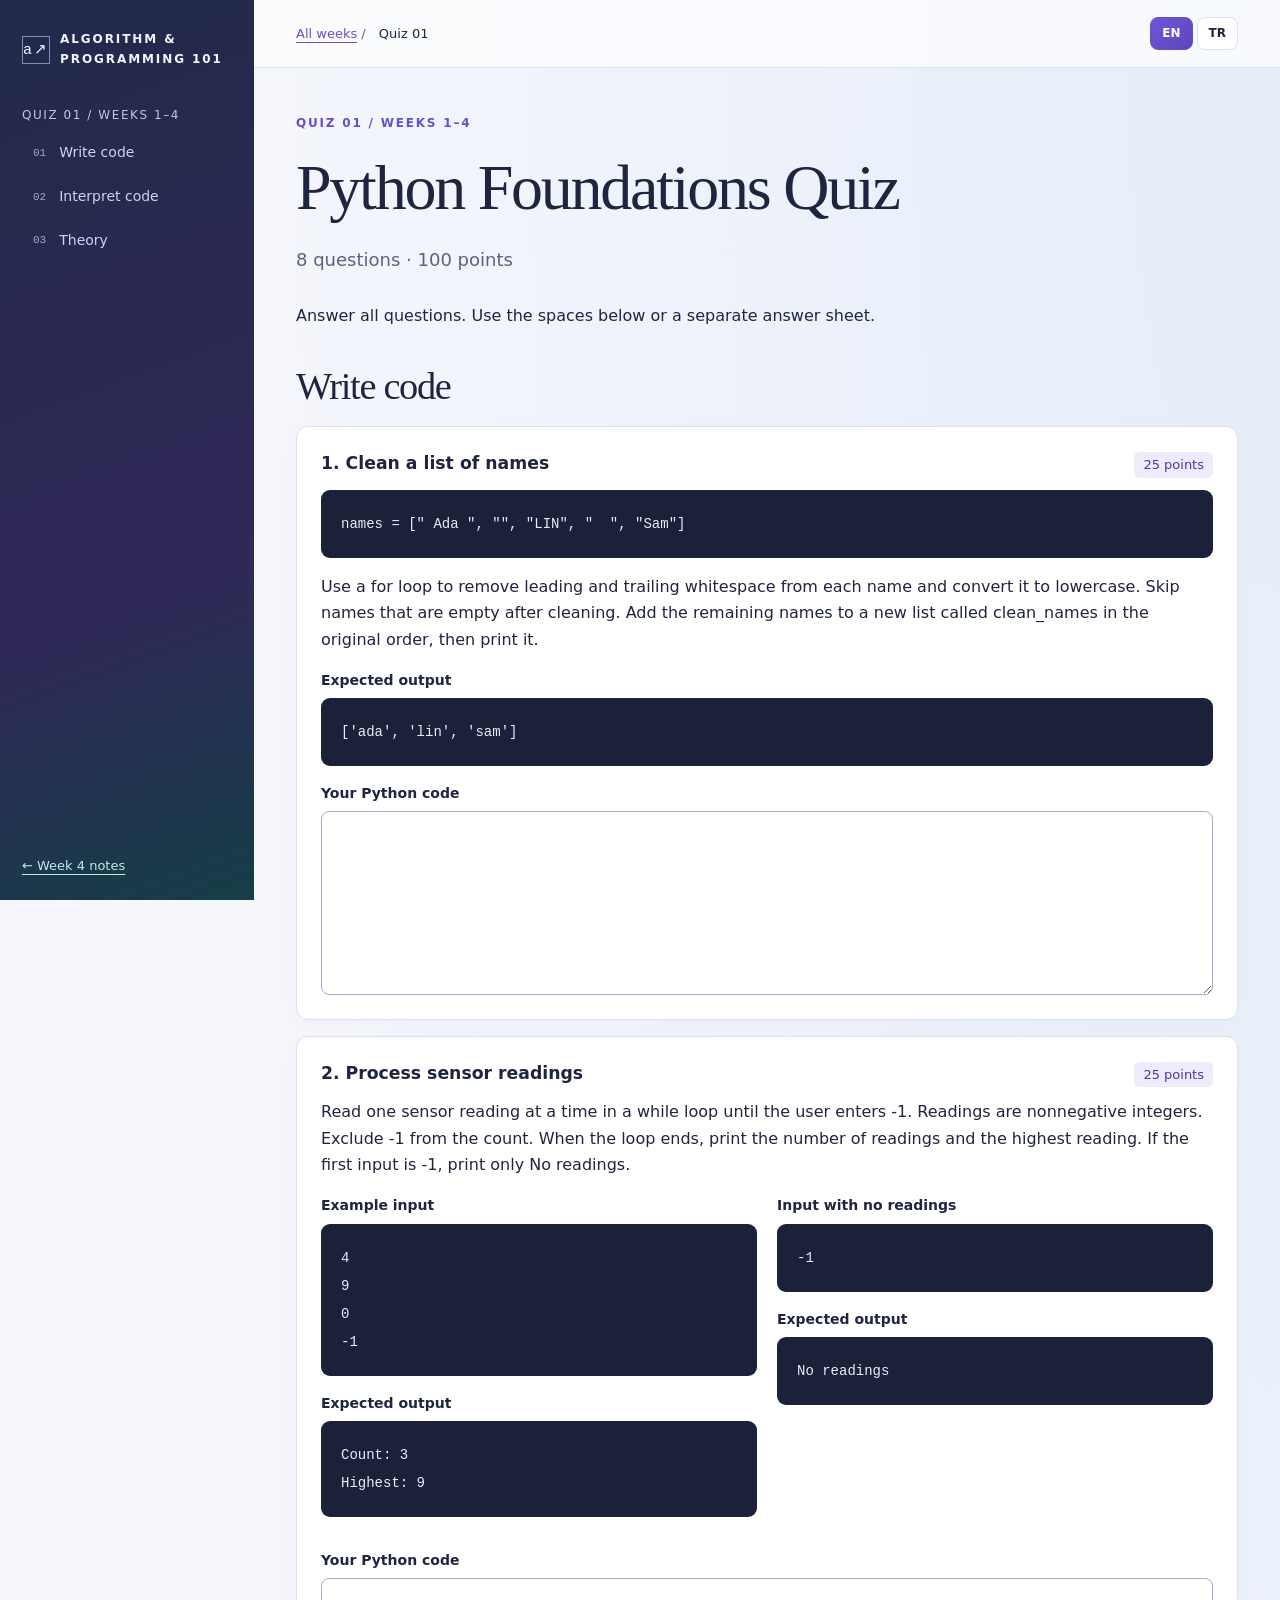
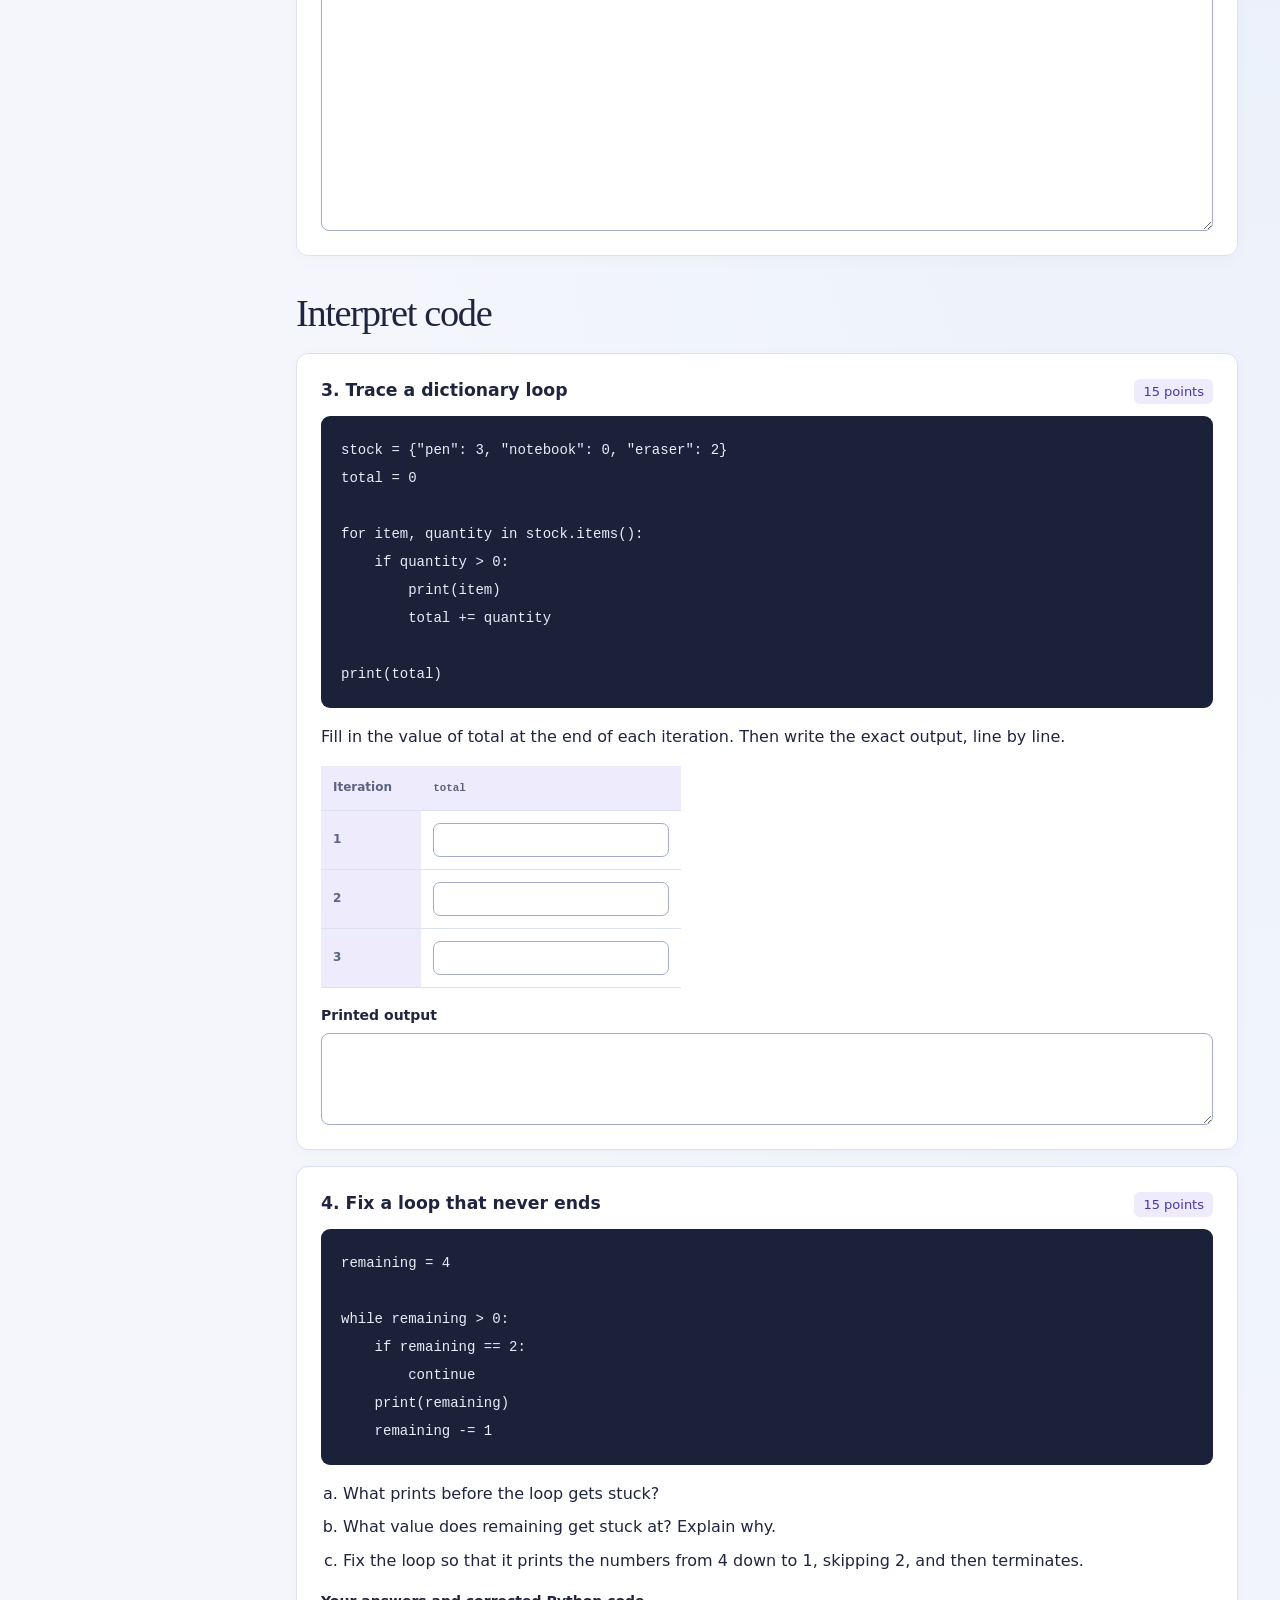
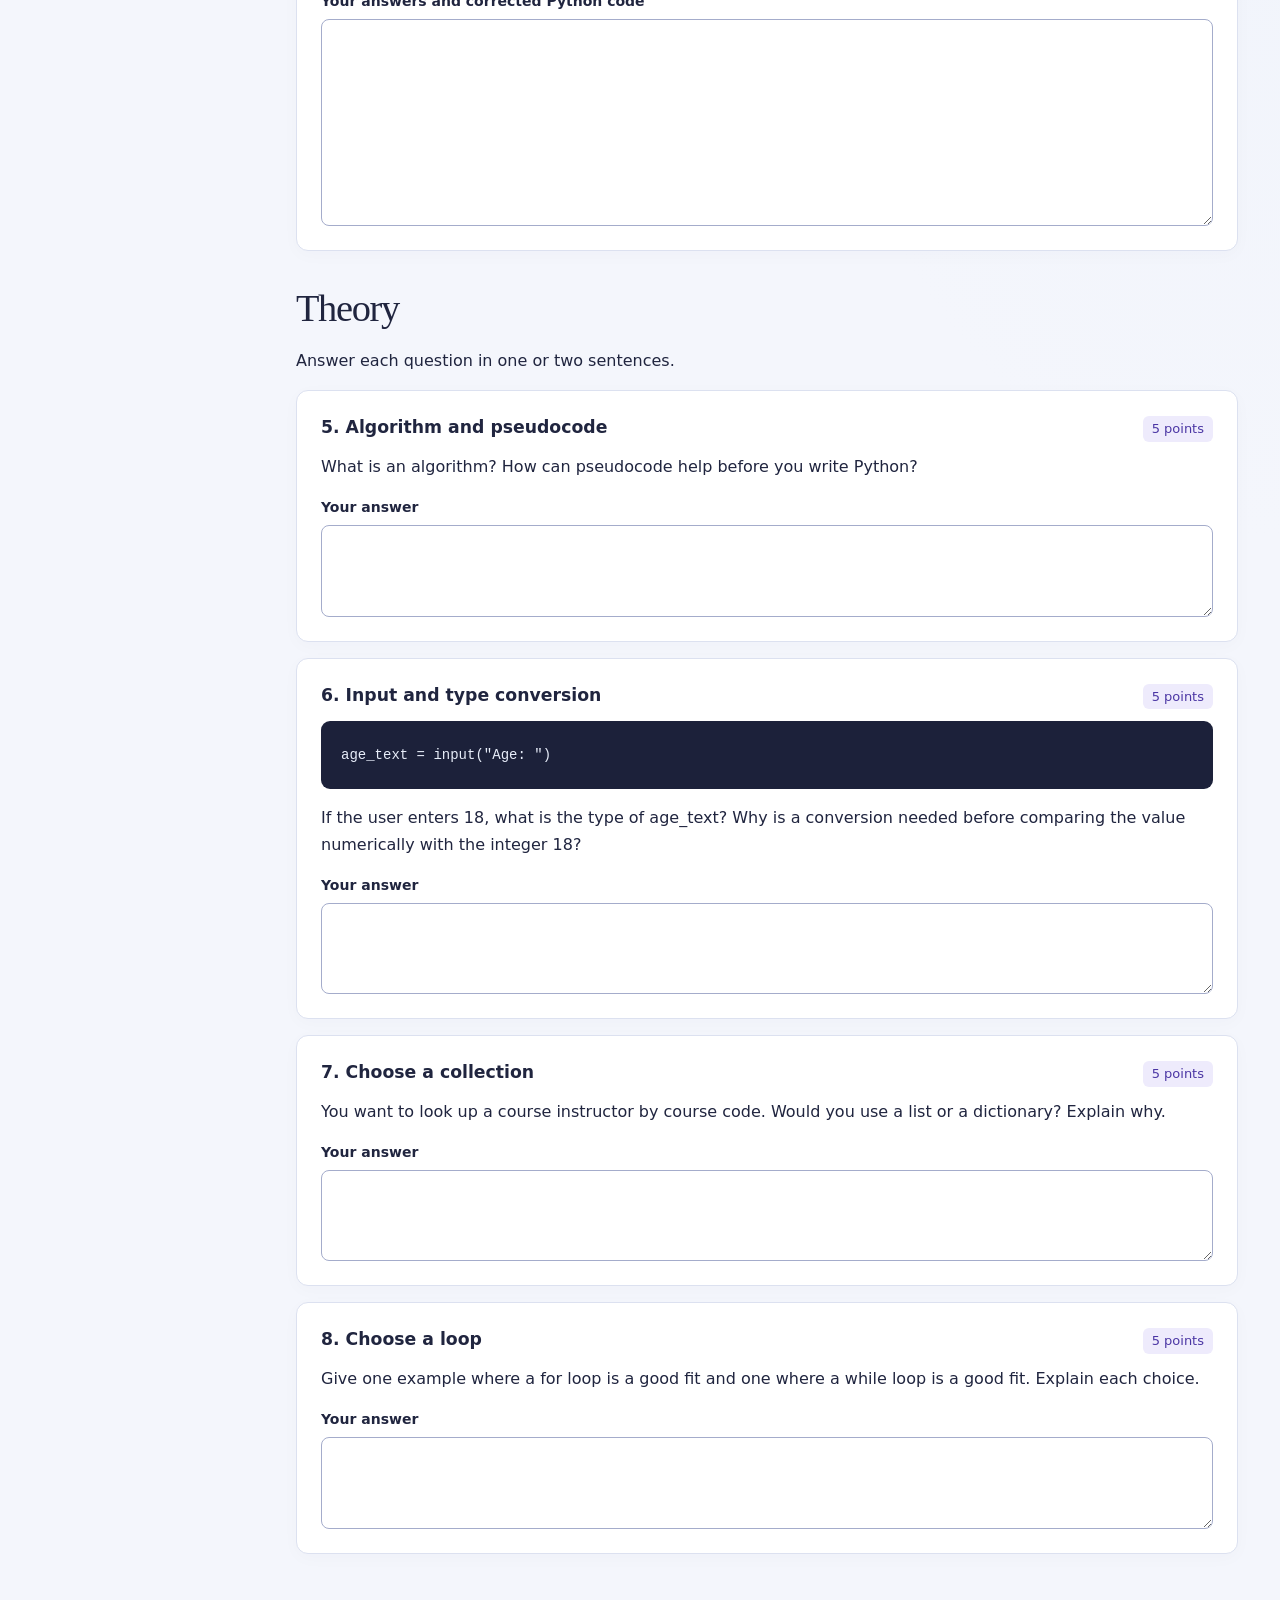
==== quiz-01/index.html @ 07f0191f "Add Python Foundations Quiz" ====
<!doctype html>
<html lang="en">
<head>
  <meta charset="utf-8">
  <meta name="viewport" content="width=device-width, initial-scale=1">
  <title data-tr="Kısa Sınav 01 · Python Temelleri">Quiz 01 · Python Foundations</title>
  <link rel="stylesheet" href="../week-04/styles.css">
  <style>
    .quiz-section { margin:36px 0; scroll-margin-top:18px; }
    .quiz-section h2 { font-size:clamp(1.8rem,3vw,2.7rem); }
    .question { margin-bottom:16px; }
    .question-heading { display:flex; align-items:baseline; justify-content:space-between; flex-wrap:wrap; gap:4px 16px; margin-bottom:12px; }
    .question-heading h3 { margin:0; }
    .question h4 { margin:0 0 6px; font-size:14px; }
    .points { flex-shrink:0; padding:2px 9px; border-radius:6px; color:var(--dark); background:var(--soft); font-size:13px; }
    .question pre { margin-bottom:16px; }
    .answer { display:grid; gap:6px; margin-top:16px; font-size:14px; }
    .answer textarea { width:100%; resize:vertical; padding:10px 12px; border:1px solid #a4accb; border-radius:8px; color:var(--ink); background:var(--card); font:inherit; font-weight:400; }
    .answer .code-answer { font-family:var(--mono); }
    .trace-answer { max-width:360px; margin:16px 0; }
    .trace-answer input[type=text] { width:100%; font:14px var(--mono); }
    .question .grid-2 { margin-bottom:12px; }
    @media print {
      @page { margin:15mm; }
      body { background:#fff; color:#000; font-size:11pt; }
      .sidebar,.topbar,.skip { display:none; }
      .workspace { margin:0; }
      main { padding:0; }
      h1 { font-size:26pt; }
      .quiz-section { margin:20px 0; }
      .quiz-section h2 { font-size:19pt; break-after:avoid; }
      .question { break-inside:avoid; box-shadow:none; padding:14px; }
      .question .grid-2 { grid-template-columns:1fr 1fr; }
      .question pre { color:#000; background:#fff; border:1px solid #ccc; white-space:pre-wrap; }
      .answer textarea { resize:none; }
    }
  </style>
</head>
<body>
  <a class="skip" href="#main" data-tr="Sınava geç">Skip to quiz</a>
  <aside class="sidebar">
    <div class="brand"><span class="brand-mark" aria-hidden="true">a↗</span><span data-tr="ALGORİTMA VE PROGRAMLAMA 101">ALGORITHM &amp; PROGRAMMING 101</span></div>
    <p class="week-tag" data-tr="Kısa Sınav 01 / 1–4. Haftalar">Quiz 01 / Weeks 1–4</p>
    <nav class="nav" aria-label="Quiz sections" data-tr-label="Sınav bölümleri">
      <a href="#writing"><span class="nav-num">01</span><span data-tr="Kod yazma">Write code</span></a>
      <a href="#interpretation"><span class="nav-num">02</span><span data-tr="Kod yorumlama">Interpret code</span></a>
      <a href="#theory"><span class="nav-num">03</span><span data-tr="Kuramsal sorular">Theory</span></a>
    </nav>
    <a class="week-link" href="../week-04/index.html#examples" data-tr="← 4. Hafta ders notları">← Week 4 notes</a>
  </aside>

  <div class="workspace">
    <header class="topbar">
      <div class="breadcrumb"><a href="../index.html#week-04" data-tr="Tüm haftalar">All weeks</a> / <span data-tr="Kısa Sınav 01">Quiz 01</span></div>
      <div class="language-switch" role="group" aria-label="Language / Dil">
        <button type="button" data-language="en" lang="en" aria-label="English" aria-pressed="true" disabled>EN</button>
        <button type="button" data-language="tr" lang="tr" aria-label="Türkçe" aria-pressed="false" disabled>TR</button>
      </div>
    </header>

    <main id="main" tabindex="-1">
      <p class="eyebrow" data-tr="Kısa Sınav 01 / 1–4. Haftalar">Quiz 01 / Weeks 1–4</p>
      <h1 data-tr="Python Temelleri Kısa Sınavı">Python Foundations Quiz</h1>
      <p class="lead" data-tr="8 soru · 100 puan">8 questions · 100 points</p>
      <p data-tr="Tüm soruları yanıtlayın. Yanıtlarınızı aşağıdaki alanlara veya ayrı bir yanıt kâğıdına yazabilirsiniz.">Answer all questions. Use the spaces below or a separate answer sheet.</p>

      <section class="quiz-section" id="writing" aria-labelledby="writing-title">
        <h2 id="writing-title" data-tr="Kod yazma">Write code</h2>

        <article class="card question" aria-labelledby="q1-title">
          <div class="question-heading"><h3 id="q1-title" data-tr="1. Ad listesini temizleme">1. Clean a list of names</h3><span class="points" data-tr="25 puan">25 points</span></div>
          <pre><code>names = [" Ada ", "", "LIN", "  ", "Sam"]</code></pre>
          <p data-tr="Bir for döngüsü kullanarak her adın başındaki ve sonundaki boşlukları silin ve adı küçük harfe dönüştürün. Temizlendikten sonra boş kalan adları atlayın. Kalan adları aynı sırayla clean_names adlı yeni bir listeye ekleyin ve bu listeyi yazdırın.">Use a for loop to remove leading and trailing whitespace from each name and convert it to lowercase. Skip names that are empty after cleaning. Add the remaining names to a new list called clean_names in the original order, then print it.</p>
          <h4 data-tr="Beklenen çıktı">Expected output</h4>
          <pre><code>['ada', 'lin', 'sam']</code></pre>
          <label class="answer" for="q1-answer"><span data-tr="Python kodunuz">Your Python code</span><textarea id="q1-answer" class="code-answer" rows="7" spellcheck="false" autocapitalize="off"></textarea></label>
        </article>

        <article class="card question" aria-labelledby="q2-title">
          <div class="question-heading"><h3 id="q2-title" data-tr="2. Sensör ölçümlerini işleme">2. Process sensor readings</h3><span class="points" data-tr="25 puan">25 points</span></div>
          <p data-tr="Bir while döngüsüyle kullanıcı -1 girene kadar ölçümleri birer birer okuyun. Ölçümler negatif olmayan tam sayılardır. -1 değerini ölçüm olarak saymayın. Döngü bittiğinde ölçüm sayısını ve en yüksek ölçümü yazdırın. İlk girdi -1 ise yalnızca No readings yazdırın.">Read one sensor reading at a time in a while loop until the user enters -1. Readings are nonnegative integers. Exclude -1 from the count. When the loop ends, print the number of readings and the highest reading. If the first input is -1, print only No readings.</p>
          <div class="grid-2">
            <div>
              <h4 data-tr="Örnek girdi">Example input</h4>
              <pre><code>4
9
0
-1</code></pre>
              <h4 data-tr="Beklenen çıktı">Expected output</h4>
              <pre><code>Count: 3
Highest: 9</code></pre>
            </div>
            <div>
              <h4 data-tr="Ölçüm yoksa girdi">Input with no readings</h4>
              <pre><code>-1</code></pre>
              <h4 data-tr="Beklenen çıktı">Expected output</h4>
              <pre><code>No readings</code></pre>
            </div>
          </div>
          <label class="answer" for="q2-answer"><span data-tr="Python kodunuz">Your Python code</span><textarea id="q2-answer" class="code-answer" rows="10" spellcheck="false" autocapitalize="off"></textarea></label>
        </article>
      </section>

      <section class="quiz-section" id="interpretation" aria-labelledby="interpretation-title">
        <h2 id="interpretation-title" data-tr="Kod yorumlama">Interpret code</h2>

        <article class="card question" aria-labelledby="q3-title">
          <div class="question-heading"><h3 id="q3-title" data-tr="3. Sözlük döngüsünü izleme">3. Trace a dictionary loop</h3><span class="points" data-tr="15 puan">15 points</span></div>
          <pre><code>stock = {"pen": 3, "notebook": 0, "eraser": 2}
total = 0

for item, quantity in stock.items():
    if quantity &gt; 0:
        print(item)
        total += quantity

print(total)</code></pre>
          <p data-tr="Her yineleme sonunda total değişkeninin değerini tabloya yazın. Ardından programın ekran çıktısını satır satır yazın.">Fill in the value of total at the end of each iteration. Then write the exact output, line by line.</p>
          <table class="trace-answer">
            <thead><tr><th scope="col" data-tr="Yineleme">Iteration</th><th scope="col"><code>total</code></th></tr></thead>
            <tbody>
              <tr><th scope="row">1</th><td><input type="text" inputmode="numeric" aria-label="total after iteration 1" data-tr-label="1. yinelemeden sonra total"></td></tr>
              <tr><th scope="row">2</th><td><input type="text" inputmode="numeric" aria-label="total after iteration 2" data-tr-label="2. yinelemeden sonra total"></td></tr>
              <tr><th scope="row">3</th><td><input type="text" inputmode="numeric" aria-label="total after iteration 3" data-tr-label="3. yinelemeden sonra total"></td></tr>
            </tbody>
          </table>
          <label class="answer" for="q3-answer"><span data-tr="Ekran çıktısı">Printed output</span><textarea id="q3-answer" class="code-answer" rows="3" spellcheck="false" autocapitalize="off"></textarea></label>
        </article>

        <article class="card question" aria-labelledby="q4-title">
          <div class="question-heading"><h3 id="q4-title" data-tr="4. Bitmeyen döngüyü düzeltme">4. Fix a loop that never ends</h3><span class="points" data-tr="15 puan">15 points</span></div>
          <pre><code>remaining = 4

while remaining &gt; 0:
    if remaining == 2:
        continue
    print(remaining)
    remaining -= 1</code></pre>
          <ol class="compact" type="a">
            <li data-tr="Döngü takılana kadar ekrana ne yazdırılır?">What prints before the loop gets stuck?</li>
            <li data-tr="remaining hangi değerde kalır? Nedenini açıklayın.">What value does remaining get stuck at? Explain why.</li>
            <li data-tr="Döngüyü, 2 hariç 4’ten 1’e kadar sayıları azalan sırayla yazdırıp sona erecek şekilde düzeltin.">Fix the loop so that it prints the numbers from 4 down to 1, skipping 2, and then terminates.</li>
          </ol>
          <label class="answer" for="q4-answer"><span data-tr="Yanıtlarınız ve düzeltilmiş Python kodu">Your answers and corrected Python code</span><textarea id="q4-answer" class="code-answer" rows="8" spellcheck="false" autocapitalize="off"></textarea></label>
        </article>
      </section>

      <section class="quiz-section" id="theory" aria-labelledby="theory-title">
        <h2 id="theory-title" data-tr="Kuramsal sorular">Theory</h2>
        <p data-tr="Her soruyu bir veya iki cümleyle yanıtlayın.">Answer each question in one or two sentences.</p>

        <article class="card question" aria-labelledby="q5-title">
          <div class="question-heading"><h3 id="q5-title" data-tr="5. Algoritma ve sözde kod">5. Algorithm and pseudocode</h3><span class="points" data-tr="5 puan">5 points</span></div>
          <p data-tr="Algoritma nedir? Python kodunu yazmadan önce sözde kod kullanmak ne işe yarar?">What is an algorithm? How can pseudocode help before you write Python?</p>
          <label class="answer" for="q5-answer"><span data-tr="Yanıtınız">Your answer</span><textarea id="q5-answer" rows="3"></textarea></label>
        </article>

        <article class="card question" aria-labelledby="q6-title">
          <div class="question-heading"><h3 id="q6-title" data-tr="6. Girdi ve tür dönüşümü">6. Input and type conversion</h3><span class="points" data-tr="5 puan">5 points</span></div>
          <pre><code>age_text = input("Age: ")</code></pre>
          <p data-tr="Kullanıcı 18 girerse age_text değişkeninin türü ne olur? Değeri 18 tam sayısıyla sayısal olarak karşılaştırmadan önce neden tür dönüşümü gerekir?">If the user enters 18, what is the type of age_text? Why is a conversion needed before comparing the value numerically with the integer 18?</p>
          <label class="answer" for="q6-answer"><span data-tr="Yanıtınız">Your answer</span><textarea id="q6-answer" rows="3"></textarea></label>
        </article>

        <article class="card question" aria-labelledby="q7-title">
          <div class="question-heading"><h3 id="q7-title" data-tr="7. Koleksiyon seçimi">7. Choose a collection</h3><span class="points" data-tr="5 puan">5 points</span></div>
          <p data-tr="Ders kodunu kullanarak o dersin öğretim elemanını bulmak istiyorsunuz. Liste mi, sözlük mü kullanırdınız? Nedenini açıklayın.">You want to look up a course instructor by course code. Would you use a list or a dictionary? Explain why.</p>
          <label class="answer" for="q7-answer"><span data-tr="Yanıtınız">Your answer</span><textarea id="q7-answer" rows="3"></textarea></label>
        </article>

        <article class="card question" aria-labelledby="q8-title">
          <div class="question-heading"><h3 id="q8-title" data-tr="8. Döngü seçimi">8. Choose a loop</h3><span class="points" data-tr="5 puan">5 points</span></div>
          <p data-tr="for döngüsünün uygun olduğu bir durum ve while döngüsünün uygun olduğu başka bir durum örneği verin. Her birinde seçtiğiniz döngünün neden uygun olduğunu açıklayın.">Give one example where a for loop is a good fit and one where a while loop is a good fit. Explain each choice.</p>
          <label class="answer" for="q8-answer"><span data-tr="Yanıtınız">Your answer</span><textarea id="q8-answer" rows="3"></textarea></label>
        </article>
      </section>
    </main>
  </div>

  <script>
    "use strict";
    const languageButtons = [...document.querySelectorAll("[data-language]")];
    const text = [...document.querySelectorAll("[data-tr]")].map(element => ({ element, english: element.textContent }));
    const labels = [...document.querySelectorAll("[data-tr-label]")].map(element => ({ element, english: element.getAttribute("aria-label") }));

    function setLanguage(value) {
      const language = value === "tr" ? "tr" : "en";
      document.documentElement.lang = language;
      for (const { element, english } of text) {
        element.textContent = language === "tr" ? element.dataset.tr : english;
      }
      for (const { element, english } of labels) {
        element.setAttribute("aria-label", language === "tr" ? element.dataset.trLabel : english);
      }
      for (const button of languageButtons) {
        button.setAttribute("aria-pressed", String(button.dataset.language === language));
      }
      try { localStorage.setItem("algorithm101-language", language); } catch { /* Storage is optional. */ }
    }

    for (const button of languageButtons) {
      button.addEventListener("click", () => setLanguage(button.dataset.language));
      button.disabled = false;
    }
    let savedLanguage = "en";
    try { savedLanguage = localStorage.getItem("algorithm101-language"); } catch { /* Use English by default. */ }
    setLanguage(savedLanguage);
  </script>
</body>
</html>
---- week-04/styles.css ----
:root { --paper:#f4f6fc; --card:#ffffff; --ink:#20253f; --muted:#5c6381; --accent:#6650c8; --dark:#4b36a4; --soft:#eeebfc; --line:#dce1f0; --code:#1c213a; --error:#ae354d; --mono:ui-monospace,SFMono-Regular,Consolas,monospace; }
* { box-sizing:border-box; }
html { scroll-behavior:auto; }
body { margin:0; background:radial-gradient(ellipse at top right,#e5edf9 0,transparent 55%),var(--paper); color:var(--ink); font:16px/1.65 system-ui,-apple-system,BlinkMacSystemFont,"Segoe UI",sans-serif; }
h1,h2,h3,p { margin-top:0; }
h1,h2 { font-family:Georgia,"Times New Roman",serif; font-weight:400; line-height:1.12; letter-spacing:-.035em; }
h1 { font-size:clamp(2.5rem,5vw,4.7rem); margin-bottom:22px; }
h2 { font-size:clamp(2rem,4vw,3.4rem); margin-bottom:18px; }
h3 { font-size:1.08rem; line-height:1.4; margin-bottom:12px; }
p { margin-bottom:16px; }
a { color:var(--accent); text-underline-offset:4px; }
button,input,select { font:inherit; }
button,a,input,select,summary { -webkit-tap-highlight-color:transparent; }
button { cursor:pointer; border:1px solid var(--line); border-radius:8px; padding:9px 15px; background:var(--card); color:var(--ink); font-weight:600; line-height:1.4; }
button:hover { background:var(--soft); border-color:#a69ad4; }
button.primary,button[aria-pressed=true],button[aria-selected=true] { background:linear-gradient(135deg,#7256db,#5b45ba); border-color:var(--accent); color:white; }
button.primary:hover { background:var(--dark); }
button:disabled { opacity:.45; cursor:default; }
:focus-visible { outline:3px solid #167e83; outline-offset:4px; }
input:not([type=radio]):not([type=checkbox]),select { max-width:100%; padding:8px 10px; border:1px solid #a4accb; border-radius:7px; background:var(--card); color:var(--ink); }
input[type=number] { width:120px; }
input[type=checkbox],input[type=radio] { accent-color:var(--accent); width:18px; height:18px; flex-shrink:0; }
label { font-weight:600; }
.skip { position:fixed; top:-100px; left:16px; z-index:100; padding:10px 15px; background:var(--card); }
.skip:focus { top:16px; }
.sidebar { position:fixed; inset:0 auto 0 0; width:254px; padding:30px 22px 24px; background:linear-gradient(160deg,#222a4a,#302858 65%,#153e47); color:#f2f5ff; display:flex; flex-direction:column; overflow:auto; }
.brand { font-size:12px; font-weight:700; letter-spacing:.16em; display:flex; align-items:center; gap:10px; }
.brand-mark { border:1px solid #818eaf; width:28px; height:28px; flex-shrink:0; display:grid; place-items:center; font:15px var(--mono); }
.week-tag { margin:36px 0 8px; color:#bbcadf; font-size:12px; letter-spacing:.13em; text-transform:uppercase; }
.nav { display:grid; gap:4px; }
.nav a { display:flex; gap:13px; align-items:center; padding:10px 11px; border-radius:7px; text-decoration:none; font-size:14px; line-height:1.4; color:#cdd4ed; }
.nav a:hover { background:#42446a; color:white; }
.nav a[aria-current=page] { background:#e7e0ff; color:#4c3596; }
.nav-num { font:11px var(--mono); opacity:.75; }
.week-link { margin-top:auto; padding-top:24px; color:#bdeee5; font-size:13px; }
.workspace { margin-left:254px; }
.topbar { padding:17px 42px; border-bottom:1px solid var(--line); background:#ffffffb3; display:flex; align-items:center; justify-content:space-between; gap:16px; flex-wrap:wrap; }
.breadcrumb { color:var(--muted); font-size:13px; }
.breadcrumb span { color:var(--ink); margin-left:9px; }
.language-switch { display:flex; gap:4px; }
.language-switch button { font-size:12px; padding:7px 11px; }
main { max-width:1280px; margin:auto; padding:46px 42px 24px; }
.lesson { margin-bottom:50px; scroll-margin-top:30px; }
body.enhanced .lesson:not(.active) { display:none; }
.eyebrow { color:var(--accent); font-size:12px; font-weight:700; letter-spacing:.15em; text-transform:uppercase; margin-bottom:18px; }
.lead { color:var(--muted); font-size:18px; max-width:750px; margin-bottom:28px; }
.hero { display:grid; grid-template-columns:1.25fr 1fr; gap:30px; align-items:center; margin-bottom:30px; }
.hero-visual { background:#e8edf9; background-image:radial-gradient(#b8c4e0 1px,transparent 1px); background-size:18px 18px; border:1px solid #cbd5eb; border-radius:16px; padding:24px; }
.hero-step { padding:14px 17px; border:1px solid #c4cbea; border-radius:8px; background:var(--card); display:flex; flex-wrap:wrap; gap:10px; justify-content:space-between; align-items:center; }
.hero-arrow { color:var(--accent); margin:3px 20px; font-size:23px; }
.hero-step:last-child { background:linear-gradient(135deg,#16787c,#285d83); border-color:#246c80; color:white; }
.tags,.tabs { display:flex; flex-wrap:wrap; gap:7px; margin-bottom:22px; }
.tag { border:1px solid var(--line); border-radius:5px; padding:4px 10px; font-size:12px; color:var(--muted); }
.tabs button { font-size:13px; }
.section-label { display:flex; gap:15px; align-items:center; margin:28px 0 18px; color:var(--muted); font-size:12px; font-weight:700; letter-spacing:.1em; text-transform:uppercase; }
.section-label::after { content:""; height:1px; flex:1; background:var(--line); }
.grid-2,.grid-3 { display:grid; gap:20px; }
.grid-2 { grid-template-columns:1fr 1fr; }
.grid-3 { grid-template-columns:repeat(3,1fr); }
.grid-2 > *,.grid-3 > * { min-width:0; }
.card { padding:24px; border:1px solid var(--line); border-radius:12px; background:var(--card); box-shadow:0 4px 18px #28386606; min-width:0; }
.card p:last-child { margin-bottom:0; }
.route-card { display:block; color:var(--ink); text-decoration:none; position:relative; padding-right:44px; }
.route-card::after { content:"↗"; position:absolute; right:20px; top:20px; color:var(--accent); }
.route-card:hover { background:var(--soft); border-color:var(--accent); }
.callout { margin:22px 0; padding:18px 22px; border-left:3px solid var(--accent); border-radius:0 9px 9px 0; background:var(--soft); }
.callout p:last-child { margin-bottom:0; }
.help,.muted { color:var(--muted); }
.help { font-size:13px; margin-top:10px; }
.compact { padding-left:22px; }
.compact li { margin-bottom:7px; }
.activity { margin-top:26px; border:1px solid var(--line); border-radius:14px; overflow:hidden; background:var(--card); box-shadow:0 6px 24px #28386608; }
.activity-head { padding:18px 24px; border-bottom:1px solid var(--line); background:linear-gradient(110deg,#f4f1ff,#f1f8fa); display:flex; flex-wrap:wrap; gap:12px; justify-content:space-between; align-items:center; }
.activity-head h3 { margin:0; }
.activity-tag { color:var(--accent); font:11px var(--mono); text-transform:uppercase; letter-spacing:.08em; }
.activity-body { padding:24px; }
.controls { display:flex; flex-wrap:wrap; gap:10px; align-items:center; margin:18px 0; }
.fields { display:flex; flex-wrap:wrap; gap:18px; align-items:end; margin-bottom:20px; }
.field { display:flex; flex-direction:column; gap:6px; font-size:14px; min-width:0; max-width:100%; }
.check-field { display:flex; align-items:center; gap:9px; padding:10px 0; font-size:14px; }
.feedback { margin-top:16px; min-height:47px; border-radius:7px; padding:12px 15px; background:var(--soft); font-size:14px; }
.feedback.error { color:var(--error); background:#fbedf2; }
.feedback.success { color:#276654; background:#e5f5f0; }
.output { border:1px dashed #a4a9d0; border-radius:8px; padding:14px 17px; margin-top:15px; }
.output small { display:block; color:var(--muted); font-size:11px; text-transform:uppercase; letter-spacing:.1em; margin-bottom:8px; }
.output code { white-space:pre-wrap; overflow-wrap:anywhere; }
code { font-family:var(--mono); font-size:.9em; }
p code,li code,td code { background:var(--soft); padding:2px 5px; border-radius:4px; }
pre { margin:0; padding:20px; background:var(--code); color:#e7edf9; border-radius:9px; overflow:auto; line-height:1.75; tab-size:4; }
pre code { font-size:14px; }
.code-lines { margin:0; list-style:none; padding:12px 0; counter-reset:line; font:14px/1.8 var(--mono); background:var(--code); color:#e7edf9; border-radius:9px; overflow:auto; }
.code-lines li { counter-increment:line; padding:7px 18px 7px 12px; white-space:pre; border-left:3px solid transparent; }
.code-lines li::before { content:counter(line); display:inline-block; width:28px; color:#98a5cc; font-size:11px; }
.code-lines li.current { background:#353253; border-left-color:#7be0cf; }
.code-lines li.visited { color:#bdeee5; }
.memory { display:flex; flex-wrap:wrap; gap:10px; margin:18px 0; }
.memory div { flex:1; min-width:100px; padding:12px 14px; background:var(--soft); border-radius:7px; }
.memory small { display:block; font:12px var(--mono); color:var(--muted); }
.memory strong { display:block; font:24px var(--mono); margin-top:8px; }
.table-wrap { overflow:auto; }
table { width:100%; border-collapse:collapse; text-align:left; font-size:14px; }
th,td { border-bottom:1px solid var(--line); padding:12px; }
th { background:var(--soft); color:var(--muted); font-size:12px; font-weight:600; }
tr.current td { background:var(--soft); }
details { margin-top:20px; padding-top:15px; border-top:1px solid var(--line); }
summary { color:var(--accent); cursor:pointer; font-weight:600; }
details > :not(summary) { margin-top:14px; }
.flowchart { display:block; width:100%; max-width:480px; margin:auto; }
.flowchart .node { fill:#fafaff; stroke:#a4accb; stroke-width:1.5; }
.flowchart text { fill:var(--ink); font:14px system-ui,sans-serif; text-anchor:middle; dominant-baseline:middle; }
.flowchart .edge { fill:none; stroke:#8b97bd; stroke-width:1.7; }
.flowchart .node.active { fill:#ded7ff; stroke:var(--accent); stroke-width:2.5; }
.flowchart .edge.active { stroke:var(--accent); stroke-width:3; }
.flowchart .branch-label { font-size:12px; fill:var(--muted); }
.logic-parts { display:grid; grid-template-columns:1fr 1fr; gap:12px; margin:18px 0; }
.logic-part { padding:16px; border:1px solid var(--line); border-radius:9px; background:var(--soft); }
.logic-part strong { display:block; font:22px var(--mono); margin-top:8px; }
.collection-items { display:flex; flex-wrap:wrap; gap:10px; margin:20px 0; }
.collection-item { border:1px solid #c4b9e8; background:var(--soft); border-radius:8px; padding:12px 18px; min-width:75px; }
.collection-item small { display:block; color:var(--muted); font:11px var(--mono); margin-bottom:4px; }
.collection-item code { font-size:17px; }
.quiz-question { border:0; border-top:1px solid var(--line); padding:20px 0; margin:0; }
.quiz-question legend { font-weight:600; padding-bottom:10px; }
.quiz-question label { display:flex; align-items:start; gap:10px; padding:8px 10px; border-radius:7px; font-size:14px; font-weight:400; }
.quiz-question label:hover { background:var(--soft); }
.quiz-answer { padding:10px 13px; background:var(--soft); border-radius:6px; font-size:14px; }
.sample-links { display:grid; gap:10px; margin:18px 0; }
.sample-links a { display:flex; flex-wrap:wrap; justify-content:space-between; gap:10px; padding:12px 15px; border:1px solid var(--line); border-radius:7px; font-size:14px; text-decoration:none; }
.sample-links small { color:var(--muted); }
.lesson-footer { display:flex; justify-content:space-between; align-items:center; gap:12px; border-top:1px solid var(--line); padding:22px 0; }
.lesson-footer small,.references { font-size:13px; color:var(--muted); }
[hidden] { display:none !important; }
@media (max-width:1100px) { .sidebar { width:225px; padding:25px 16px; } .workspace { margin-left:225px; } main { padding:32px 26px; } .topbar { padding:16px 26px; } .hero { grid-template-columns:1fr; } .grid-3 { grid-template-columns:1fr; } }
@media (max-width:760px) { .sidebar { position:static; width:auto; padding:18px; } .brand { font-size:11px; } .week-tag { margin:20px 0 8px; } .week-link { display:none; } .nav { display:flex; overflow:auto; padding-bottom:7px; } .nav a { flex-shrink:0; padding:9px 11px; } .workspace { margin-left:0; } main { padding:27px 18px 12px; } .topbar { padding:12px 18px; } .grid-2,.logic-parts { grid-template-columns:1fr; } .card,.activity-body { padding:18px; } .activity-head { padding:15px 18px; } .lesson-footer small { display:none; } .lead { font-size:17px; } }
@media (max-width:760px) { .flowchart text { font-size:18px; } .flowchart .branch-label { font-size:15px; } }
/* Week 4: code examples and loop execution state. */
.examples { margin:24px 0; }
.code-example { min-width:0; }
.code-example h3 { color:var(--muted); font-size:14px; }
.trace-layout { display:grid; grid-template-columns:minmax(0,1.3fr) minmax(0,1fr); gap:22px; align-items:start; }
.trace-layout > * { min-width:0; }
.trace-state h3 { font-size:13px; color:var(--muted); }
.variable-grid { display:grid; gap:8px; }
.variable { display:grid; grid-template-columns:minmax(0,1fr) minmax(0,1.4fr); gap:10px; border-bottom:1px solid var(--line); padding:8px 0; }
.variable code { white-space:pre-wrap; overflow-wrap:anywhere; }
.variable code:last-child { color:var(--dark); }
.iteration-cells { display:flex; flex-wrap:wrap; gap:7px; margin-top:18px; }
.iteration-cell { border:1px solid var(--line); border-radius:6px; padding:6px 10px; background:var(--paper); font:12px var(--mono); white-space:pre-wrap; overflow-wrap:anywhere; }
.iteration-cell.visited { border-color:#c6b9e5; background:var(--soft); }
.iteration-cell.current { border-color:#237b77; background:#def4ef; color:#165e58; }
.iteration-cells.matrix { display:grid; grid-template-columns:repeat(var(--columns),minmax(0,1fr)); }
.iteration-cells.matrix .iteration-cell { text-align:center; padding:8px 2px; }
.trace-status { color:var(--muted); font-size:13px; margin:0; min-height:22px; }
.trace-status.error { color:var(--error); }
.quiz-question pre { margin-bottom:14px; }
.quiz-option { white-space:pre-line; }
.quiz-answer.correct { border-left:3px solid #237b77; }
.flowchart { min-height:260px; }
input[type=text] { width:260px; }
pre,.code-lines { max-width:100%; }
.code-lines li { padding-top:3px; padding-bottom:3px; }
@media(max-width:1100px) { .trace-layout { grid-template-columns:1fr; } }
@media(max-width:760px) { .flowchart text { font-size:14px; } .flowchart .branch-label { font-size:12px; } }
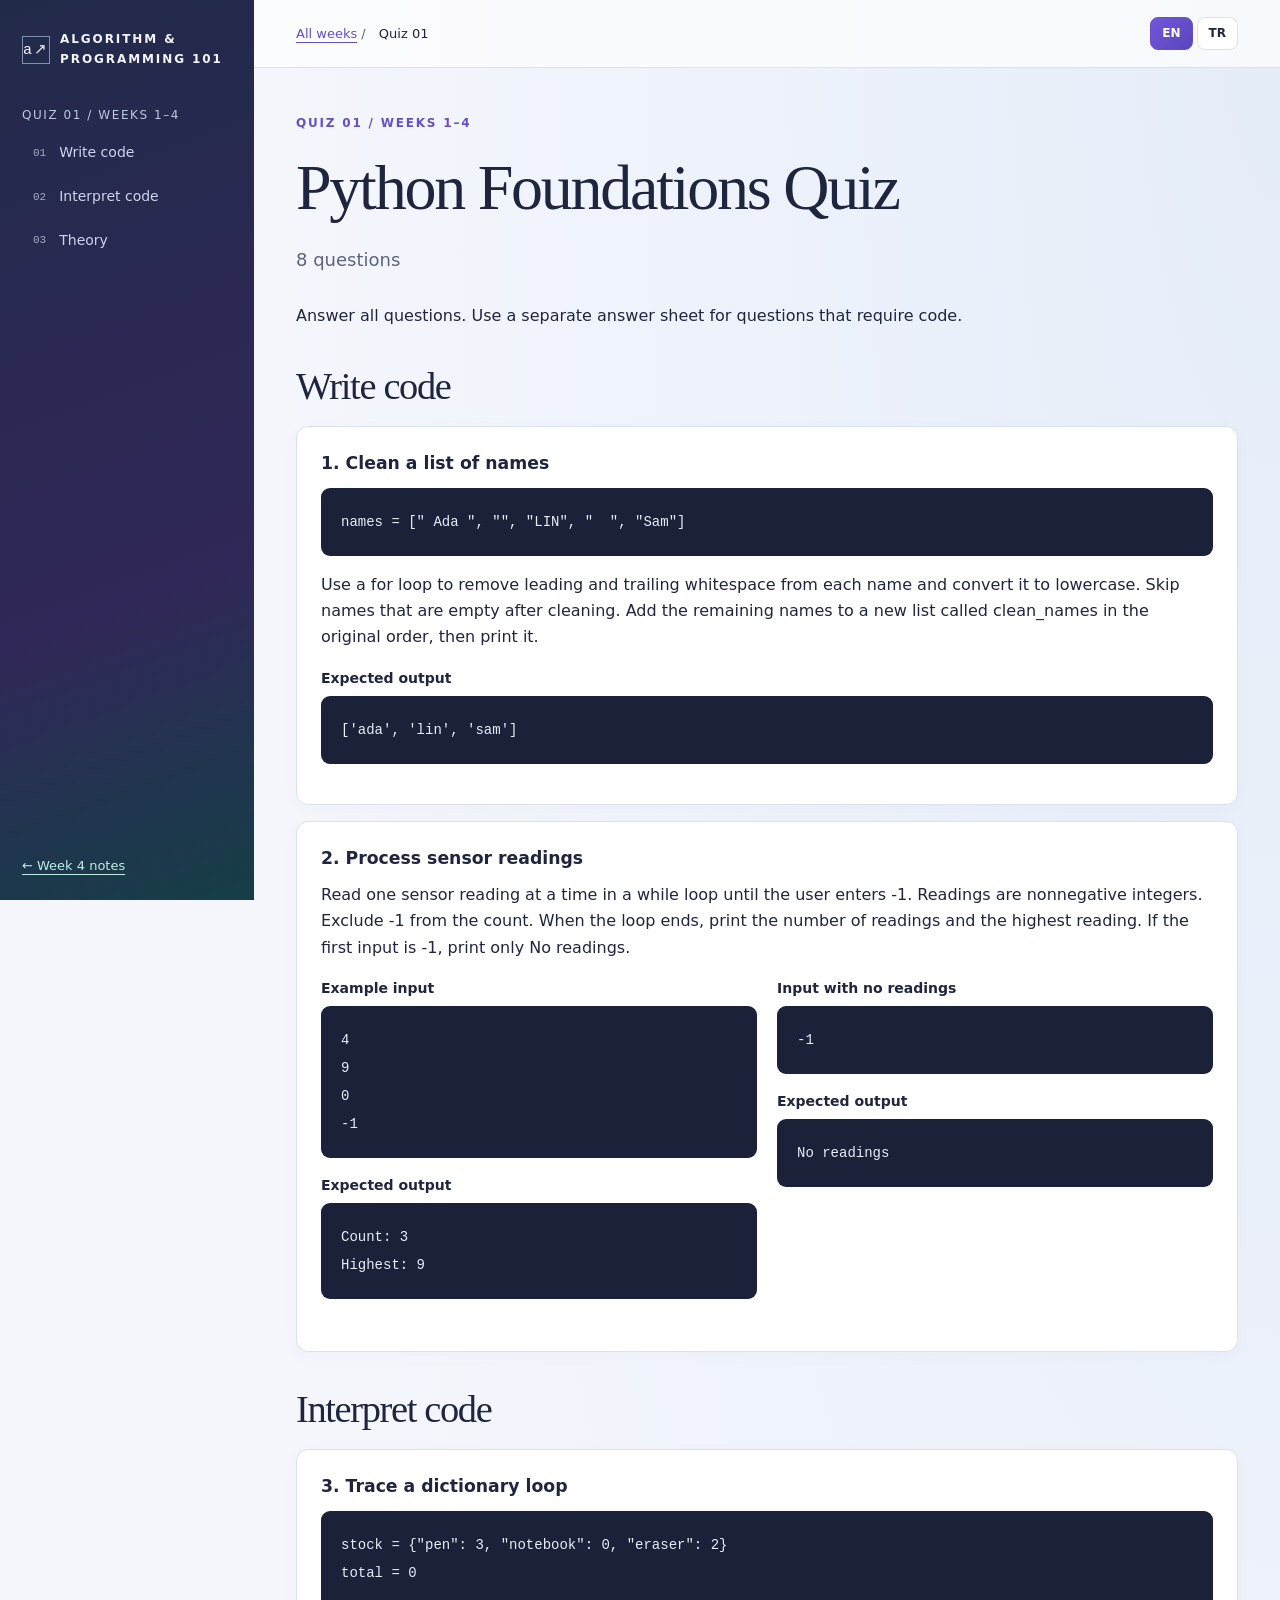
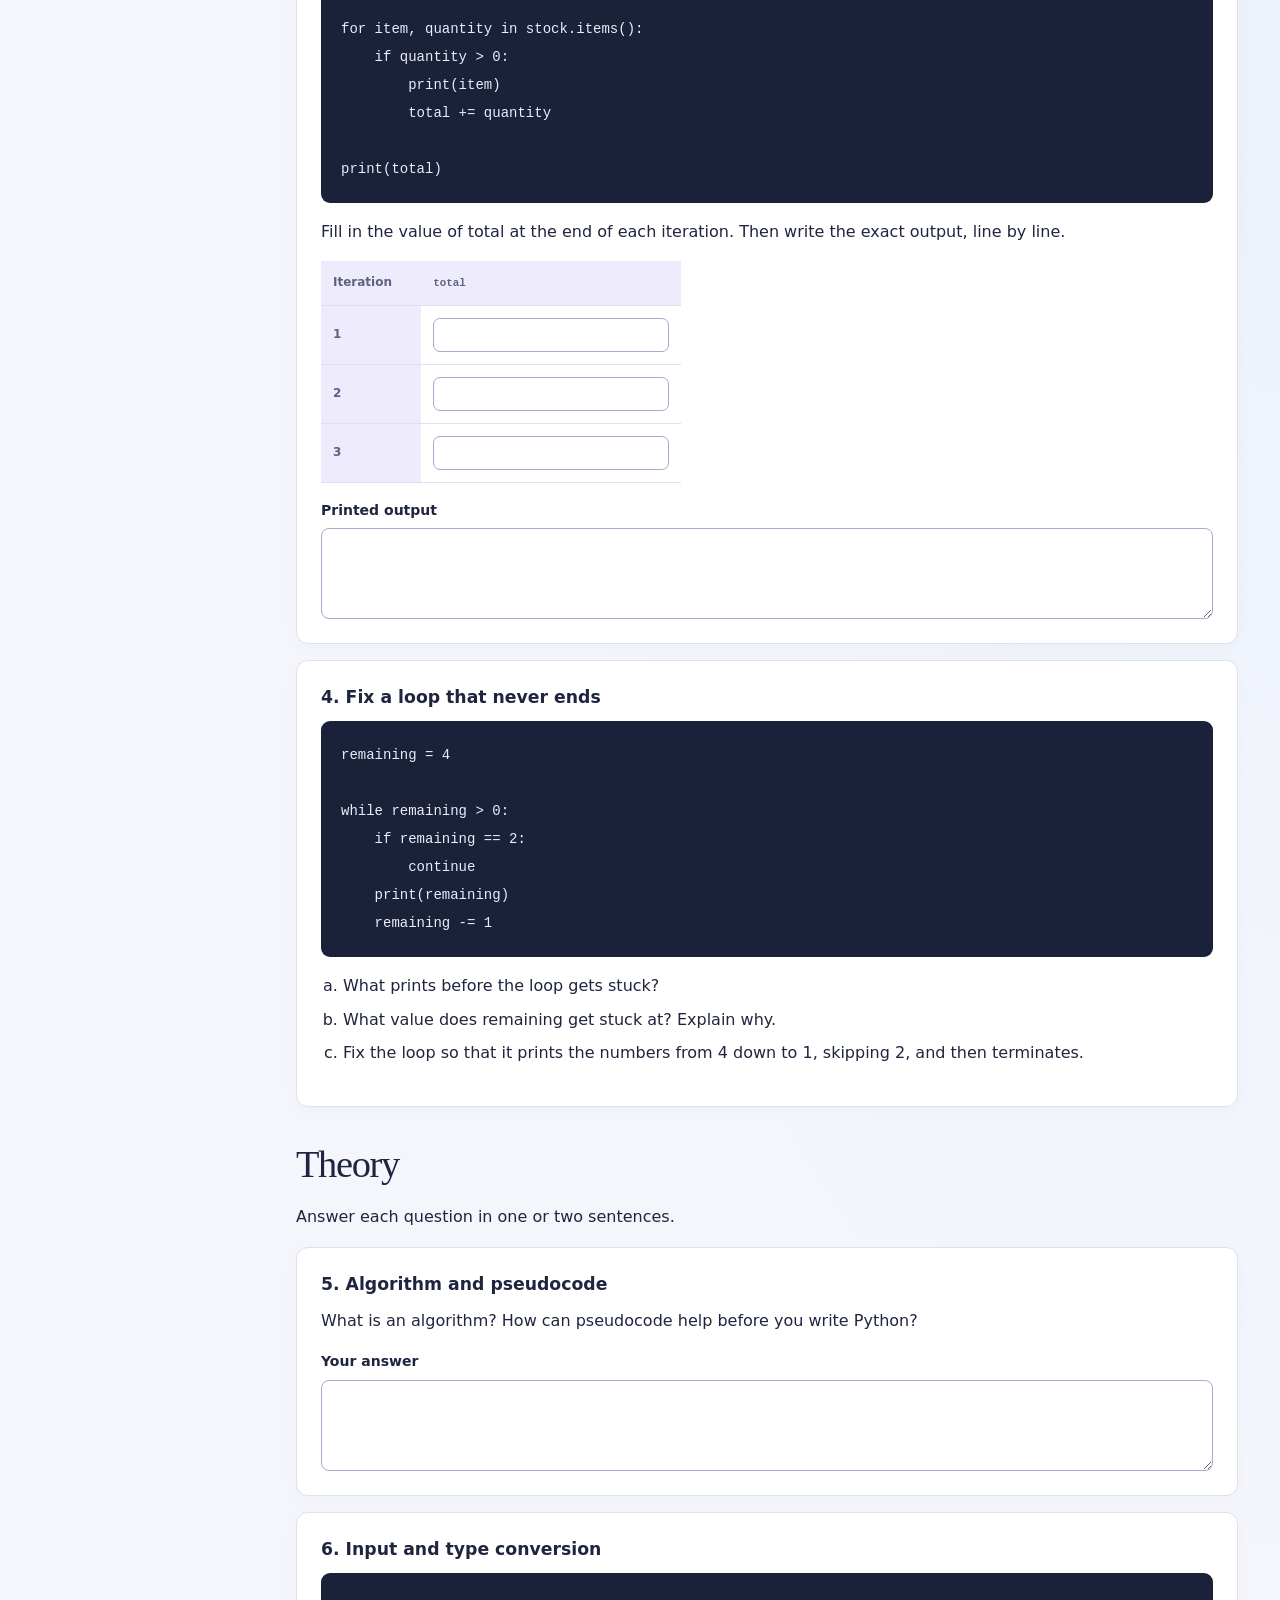
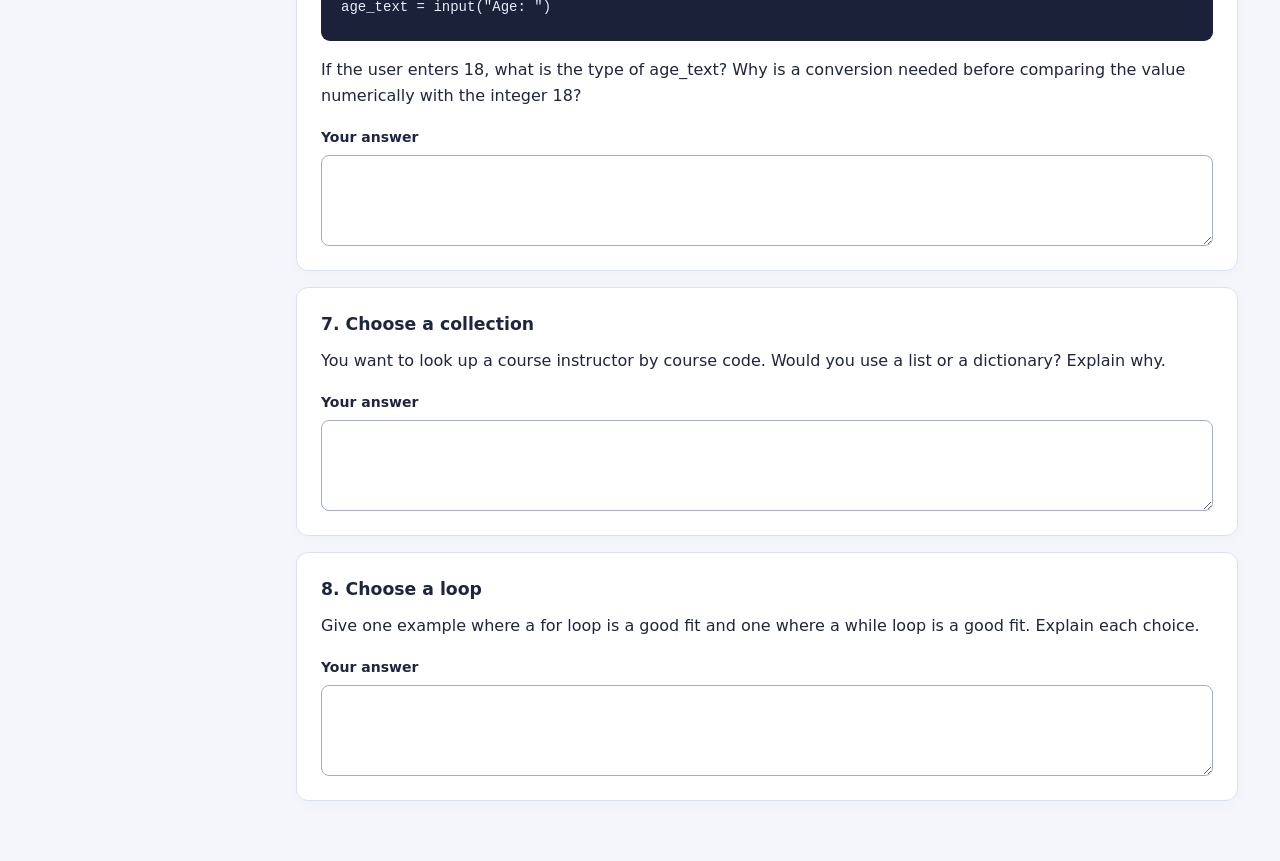
==== commit 574bac5b: "Simplify Python Foundations Quiz" ====
--- a/quiz-01/index.html
+++ b/quiz-01/index.html
@@ -9,14 +9,11 @@
     .quiz-section { margin:36px 0; scroll-margin-top:18px; }
     .quiz-section h2 { font-size:clamp(1.8rem,3vw,2.7rem); }
     .question { margin-bottom:16px; }
-    .question-heading { display:flex; align-items:baseline; justify-content:space-between; flex-wrap:wrap; gap:4px 16px; margin-bottom:12px; }
-    .question-heading h3 { margin:0; }
     .question h4 { margin:0 0 6px; font-size:14px; }
-    .points { flex-shrink:0; padding:2px 9px; border-radius:6px; color:var(--dark); background:var(--soft); font-size:13px; }
     .question pre { margin-bottom:16px; }
     .answer { display:grid; gap:6px; margin-top:16px; font-size:14px; }
     .answer textarea { width:100%; resize:vertical; padding:10px 12px; border:1px solid #a4accb; border-radius:8px; color:var(--ink); background:var(--card); font:inherit; font-weight:400; }
-    .answer .code-answer { font-family:var(--mono); }
+    .answer .output-answer { font-family:var(--mono); }
     .trace-answer { max-width:360px; margin:16px 0; }
     .trace-answer input[type=text] { width:100%; font:14px var(--mono); }
     .question .grid-2 { margin-bottom:12px; }
@@ -61,23 +58,22 @@
     <main id="main" tabindex="-1">
       <p class="eyebrow" data-tr="Kısa Sınav 01 / 1–4. Haftalar">Quiz 01 / Weeks 1–4</p>
       <h1 data-tr="Python Temelleri Kısa Sınavı">Python Foundations Quiz</h1>
-      <p class="lead" data-tr="8 soru · 100 puan">8 questions · 100 points</p>
-      <p data-tr="Tüm soruları yanıtlayın. Yanıtlarınızı aşağıdaki alanlara veya ayrı bir yanıt kâğıdına yazabilirsiniz.">Answer all questions. Use the spaces below or a separate answer sheet.</p>
+      <p class="lead" data-tr="8 soru">8 questions</p>
+      <p data-tr="Tüm soruları yanıtlayın. Kod gerektiren soruların yanıtlarını ayrı bir kâğıda yazın.">Answer all questions. Use a separate answer sheet for questions that require code.</p>
 
       <section class="quiz-section" id="writing" aria-labelledby="writing-title">
         <h2 id="writing-title" data-tr="Kod yazma">Write code</h2>
 
         <article class="card question" aria-labelledby="q1-title">
-          <div class="question-heading"><h3 id="q1-title" data-tr="1. Ad listesini temizleme">1. Clean a list of names</h3><span class="points" data-tr="25 puan">25 points</span></div>
+          <h3 id="q1-title" data-tr="1. Ad listesini temizleme">1. Clean a list of names</h3>
           <pre><code>names = [" Ada ", "", "LIN", "  ", "Sam"]</code></pre>
           <p data-tr="Bir for döngüsü kullanarak her adın başındaki ve sonundaki boşlukları silin ve adı küçük harfe dönüştürün. Temizlendikten sonra boş kalan adları atlayın. Kalan adları aynı sırayla clean_names adlı yeni bir listeye ekleyin ve bu listeyi yazdırın.">Use a for loop to remove leading and trailing whitespace from each name and convert it to lowercase. Skip names that are empty after cleaning. Add the remaining names to a new list called clean_names in the original order, then print it.</p>
           <h4 data-tr="Beklenen çıktı">Expected output</h4>
           <pre><code>['ada', 'lin', 'sam']</code></pre>
-          <label class="answer" for="q1-answer"><span data-tr="Python kodunuz">Your Python code</span><textarea id="q1-answer" class="code-answer" rows="7" spellcheck="false" autocapitalize="off"></textarea></label>
         </article>
 
         <article class="card question" aria-labelledby="q2-title">
-          <div class="question-heading"><h3 id="q2-title" data-tr="2. Sensör ölçümlerini işleme">2. Process sensor readings</h3><span class="points" data-tr="25 puan">25 points</span></div>
+          <h3 id="q2-title" data-tr="2. Sensör ölçümlerini işleme">2. Process sensor readings</h3>
           <p data-tr="Bir while döngüsüyle kullanıcı -1 girene kadar ölçümleri birer birer okuyun. Ölçümler negatif olmayan tam sayılardır. -1 değerini ölçüm olarak saymayın. Döngü bittiğinde ölçüm sayısını ve en yüksek ölçümü yazdırın. İlk girdi -1 ise yalnızca No readings yazdırın.">Read one sensor reading at a time in a while loop until the user enters -1. Readings are nonnegative integers. Exclude -1 from the count. When the loop ends, print the number of readings and the highest reading. If the first input is -1, print only No readings.</p>
           <div class="grid-2">
             <div>
@@ -97,7 +93,6 @@
               <pre><code>No readings</code></pre>
             </div>
           </div>
-          <label class="answer" for="q2-answer"><span data-tr="Python kodunuz">Your Python code</span><textarea id="q2-answer" class="code-answer" rows="10" spellcheck="false" autocapitalize="off"></textarea></label>
         </article>
       </section>
 
@@ -105,7 +100,7 @@
         <h2 id="interpretation-title" data-tr="Kod yorumlama">Interpret code</h2>
 
         <article class="card question" aria-labelledby="q3-title">
-          <div class="question-heading"><h3 id="q3-title" data-tr="3. Sözlük döngüsünü izleme">3. Trace a dictionary loop</h3><span class="points" data-tr="15 puan">15 points</span></div>
+          <h3 id="q3-title" data-tr="3. Sözlük döngüsünü izleme">3. Trace a dictionary loop</h3>
           <pre><code>stock = {"pen": 3, "notebook": 0, "eraser": 2}
 total = 0
 
@@ -124,11 +119,11 @@
               <tr><th scope="row">3</th><td><input type="text" inputmode="numeric" aria-label="total after iteration 3" data-tr-label="3. yinelemeden sonra total"></td></tr>
             </tbody>
           </table>
-          <label class="answer" for="q3-answer"><span data-tr="Ekran çıktısı">Printed output</span><textarea id="q3-answer" class="code-answer" rows="3" spellcheck="false" autocapitalize="off"></textarea></label>
+          <label class="answer" for="q3-answer"><span data-tr="Ekran çıktısı">Printed output</span><textarea id="q3-answer" class="output-answer" rows="3" spellcheck="false" autocapitalize="off"></textarea></label>
         </article>
 
         <article class="card question" aria-labelledby="q4-title">
-          <div class="question-heading"><h3 id="q4-title" data-tr="4. Bitmeyen döngüyü düzeltme">4. Fix a loop that never ends</h3><span class="points" data-tr="15 puan">15 points</span></div>
+          <h3 id="q4-title" data-tr="4. Bitmeyen döngüyü düzeltme">4. Fix a loop that never ends</h3>
           <pre><code>remaining = 4
 
 while remaining &gt; 0:
@@ -141,7 +136,6 @@
             <li data-tr="remaining hangi değerde kalır? Nedenini açıklayın.">What value does remaining get stuck at? Explain why.</li>
             <li data-tr="Döngüyü, 2 hariç 4’ten 1’e kadar sayıları azalan sırayla yazdırıp sona erecek şekilde düzeltin.">Fix the loop so that it prints the numbers from 4 down to 1, skipping 2, and then terminates.</li>
           </ol>
-          <label class="answer" for="q4-answer"><span data-tr="Yanıtlarınız ve düzeltilmiş Python kodu">Your answers and corrected Python code</span><textarea id="q4-answer" class="code-answer" rows="8" spellcheck="false" autocapitalize="off"></textarea></label>
         </article>
       </section>
 
@@ -150,26 +144,26 @@
         <p data-tr="Her soruyu bir veya iki cümleyle yanıtlayın.">Answer each question in one or two sentences.</p>
 
         <article class="card question" aria-labelledby="q5-title">
-          <div class="question-heading"><h3 id="q5-title" data-tr="5. Algoritma ve sözde kod">5. Algorithm and pseudocode</h3><span class="points" data-tr="5 puan">5 points</span></div>
+          <h3 id="q5-title" data-tr="5. Algoritma ve sözde kod">5. Algorithm and pseudocode</h3>
           <p data-tr="Algoritma nedir? Python kodunu yazmadan önce sözde kod kullanmak ne işe yarar?">What is an algorithm? How can pseudocode help before you write Python?</p>
           <label class="answer" for="q5-answer"><span data-tr="Yanıtınız">Your answer</span><textarea id="q5-answer" rows="3"></textarea></label>
         </article>
 
         <article class="card question" aria-labelledby="q6-title">
-          <div class="question-heading"><h3 id="q6-title" data-tr="6. Girdi ve tür dönüşümü">6. Input and type conversion</h3><span class="points" data-tr="5 puan">5 points</span></div>
+          <h3 id="q6-title" data-tr="6. Girdi ve tür dönüşümü">6. Input and type conversion</h3>
           <pre><code>age_text = input("Age: ")</code></pre>
           <p data-tr="Kullanıcı 18 girerse age_text değişkeninin türü ne olur? Değeri 18 tam sayısıyla sayısal olarak karşılaştırmadan önce neden tür dönüşümü gerekir?">If the user enters 18, what is the type of age_text? Why is a conversion needed before comparing the value numerically with the integer 18?</p>
           <label class="answer" for="q6-answer"><span data-tr="Yanıtınız">Your answer</span><textarea id="q6-answer" rows="3"></textarea></label>
         </article>
 
         <article class="card question" aria-labelledby="q7-title">
-          <div class="question-heading"><h3 id="q7-title" data-tr="7. Koleksiyon seçimi">7. Choose a collection</h3><span class="points" data-tr="5 puan">5 points</span></div>
+          <h3 id="q7-title" data-tr="7. Koleksiyon seçimi">7. Choose a collection</h3>
           <p data-tr="Ders kodunu kullanarak o dersin öğretim elemanını bulmak istiyorsunuz. Liste mi, sözlük mü kullanırdınız? Nedenini açıklayın.">You want to look up a course instructor by course code. Would you use a list or a dictionary? Explain why.</p>
           <label class="answer" for="q7-answer"><span data-tr="Yanıtınız">Your answer</span><textarea id="q7-answer" rows="3"></textarea></label>
         </article>
 
         <article class="card question" aria-labelledby="q8-title">
-          <div class="question-heading"><h3 id="q8-title" data-tr="8. Döngü seçimi">8. Choose a loop</h3><span class="points" data-tr="5 puan">5 points</span></div>
+          <h3 id="q8-title" data-tr="8. Döngü seçimi">8. Choose a loop</h3>
           <p data-tr="for döngüsünün uygun olduğu bir durum ve while döngüsünün uygun olduğu başka bir durum örneği verin. Her birinde seçtiğiniz döngünün neden uygun olduğunu açıklayın.">Give one example where a for loop is a good fit and one where a while loop is a good fit. Explain each choice.</p>
           <label class="answer" for="q8-answer"><span data-tr="Yanıtınız">Your answer</span><textarea id="q8-answer" rows="3"></textarea></label>
         </article>
